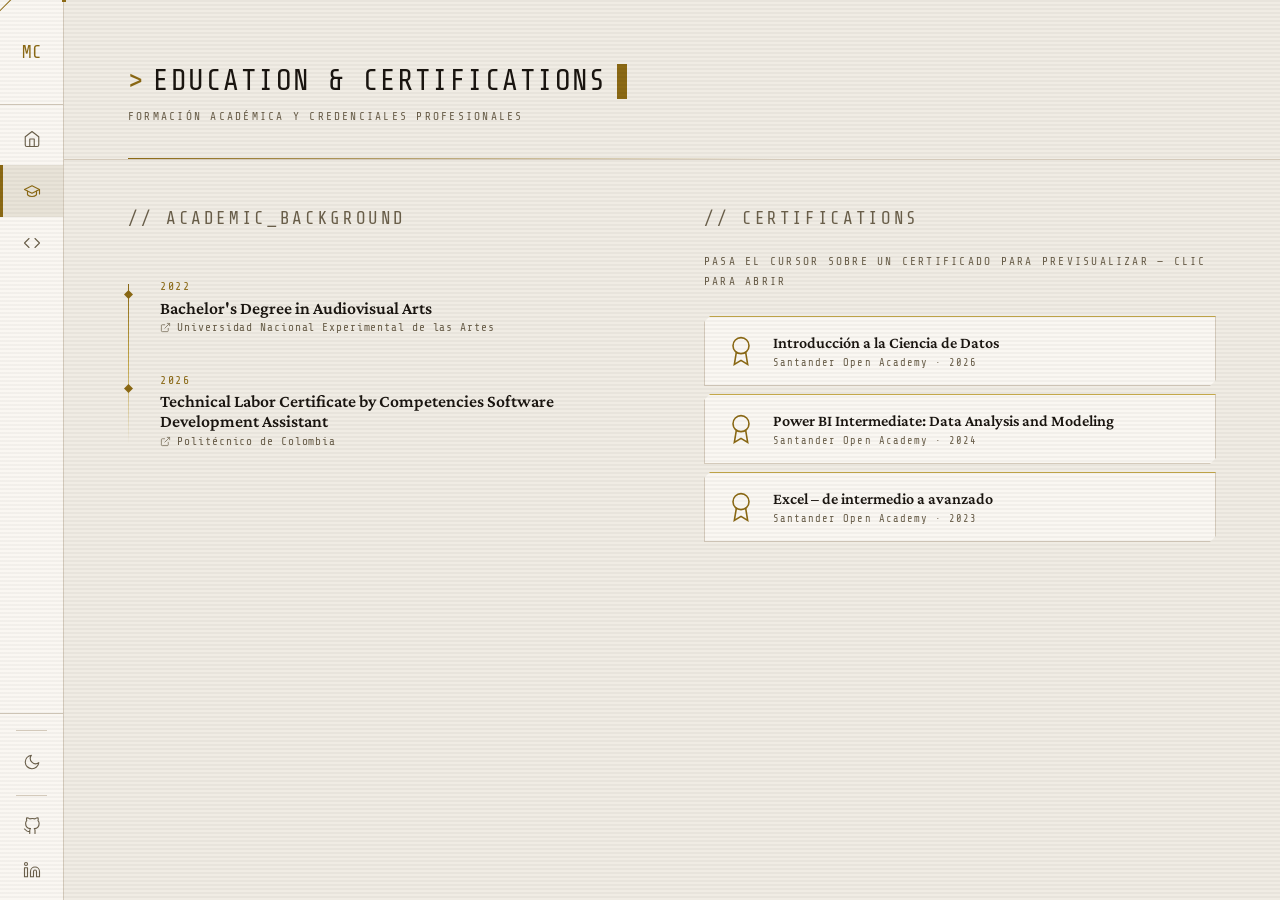
==== education.html @ 5dfc2216 "Add files via upload" ====
<!-- ════════════════ ARCHIVO: education.html ════════════════ -->
<!DOCTYPE html>
<html lang="es" data-theme="">
<head>
  <meta charset="UTF-8">
  <meta name="viewport" content="width=device-width, initial-scale=1.0">
  <title>Educación | Tu Nombre</title>
  <meta name="description" content="Formación académica y certificaciones de Tu Nombre. Educación en análisis de datos, programación y más.">

  <!-- Open Graph -->
  <meta property="og:title"       content="Educación | Tu Nombre">
  <meta property="og:description" content="Formación académica y certificaciones profesionales.">
  <meta property="og:image"       content="assets/photo.jpg">
  <meta property="og:url"         content="https://tu-usuario.github.io/education.html">
  <meta property="og:type"        content="website">

  <!-- Twitter Card -->
  <meta name="twitter:card"        content="summary_large_image">
  <meta name="twitter:title"       content="Educación | Tu Nombre">
  <meta name="twitter:description" content="Formación académica y certificaciones profesionales.">

  <link rel="icon" href="data:image/svg+xml,<svg xmlns='http://www.w3.org/2000/svg' viewBox='0 0 32 32'><rect width='32' height='32' fill='%23080808'/><text x='4' y='24' font-size='20' font-family='monospace' fill='%23c8a96e'>∴</text></svg>">
  <link rel="stylesheet" href="style.css">
</head>
<body id="page-education">

  <!-- Custom cursor (desktop) -->
  <div id="cursor" aria-hidden="true"></div>
  <div id="cursor-dot" aria-hidden="true"></div>

  <!-- Sidebar navigation -->
  <aside id="sidebar" aria-label="Navegación principal"></aside>

  <!-- Mobile bottom navigation -->
  <nav id="mobile-nav" aria-label="Navegación móvil"></nav>

  <main class="main-content" role="main">

    <!-- Page header -->
    <header class="page-header">
      <div class="terminal-label">
        <span class="prompt">&gt;</span>
        EDUCATION &amp; CERTIFICATIONS
        <span class="terminal-cursor" aria-hidden="true"></span>
      </div>
      <p class="label">Formación académica y credenciales profesionales</p>
    </header>

    <!-- Two-column layout -->
    <div class="education-layout">

      <!-- Left: Academic timeline -->
      <section aria-labelledby="academic-heading">
        <h2 id="academic-heading" style="margin-bottom: 2rem;">// ACADEMIC_BACKGROUND</h2>
        <div class="timeline" id="education-list">
          <!-- Populated by JS -->
        </div>
      </section>

      <!-- Right: Certifications -->
      <section aria-labelledby="cert-heading">
        <h2 id="cert-heading" style="margin-bottom: 1.5rem;">// CERTIFICATIONS</h2>
        <p class="label" style="margin-bottom: 1.5rem; display:block;">
          Pasa el cursor sobre un certificado para previsualizar &mdash; clic para abrir
        </p>
        <div class="cert-list" id="cert-list">
          <!-- Populated by JS -->
        </div>
      </section>

    </div>

  </main>

  <script src="data.js" defer></script>
  <script src="script.js" defer></script>
</body>
</html>
---- style.css ----
/* ════════════════ ARCHIVO: style.css ════════════════ */

@import url('https://fonts.googleapis.com/css2?family=Share+Tech+Mono&family=Crimson+Pro:ital,wght@0,300;0,400;0,600;1,300;1,400&display=swap');

/* ─── CSS CUSTOM PROPERTIES ─── */
:root {
  --bg-primary:     #080808;
  --bg-surface:     #111111;
  --bg-elevated:    #1a1a1a;
  --accent:         #c8a96e;
  --accent-dim:     #8a7040;
  --text-primary:   #e8e0d0;
  --text-secondary: #7a7060;
  --border:         #2a2520;
  --glow:           rgba(200, 169, 110, 0.15);
  --glow-strong:    rgba(200, 169, 110, 0.3);
  --sidebar-w:      64px;
  --sidebar-w-open: 220px;
  --transition:     0.35s cubic-bezier(0.4, 0, 0.2, 1);
  --font-mono:      'Share Tech Mono', monospace;
  --font-serif:     'Crimson Pro', Georgia, serif;
  --clip-corner:    polygon(10px 0%, 100% 0%, 100% calc(100% - 10px), calc(100% - 10px) 100%, 0% 100%, 0% 10px);
  --clip-corner-sm: polygon(6px 0%, 100% 0%, 100% calc(100% - 6px), calc(100% - 6px) 100%, 0% 100%, 0% 6px);
}

[data-theme="light"] {
  --bg-primary:     #f0ece4;
  --bg-surface:     #faf7f2;
  --bg-elevated:    #e8e3d8;
  --accent:         #8b6914;
  --accent-dim:     #c4a84a;
  --text-primary:   #1a1510;
  --text-secondary: #6a5f4a;
  --border:         #d4cabb;
  --glow:           rgba(139, 105, 20, 0.1);
  --glow-strong:    rgba(139, 105, 20, 0.2);
}

/* ─── RESET & BASE ─── */
*, *::before, *::after {
  box-sizing: border-box;
  margin: 0;
  padding: 0;
}

html {
  scroll-behavior: smooth;
  font-size: 16px;
}

body {
  font-family: var(--font-serif);
  background-color: var(--bg-primary);
  color: var(--text-primary);
  min-height: 100vh;
  cursor: none;
  transition: background-color 0.4s ease, color 0.4s ease;
  padding-left: var(--sidebar-w);
  overflow-x: hidden;
  position: relative;
}

/* ─── SCANLINES EFFECT ─── */
body::before {
  content: '';
  position: fixed;
  inset: 0;
  background: repeating-linear-gradient(
    0deg,
    transparent,
    transparent 2px,
    rgba(0, 0, 0, 0.03) 2px,
    rgba(0, 0, 0, 0.03) 4px
  );
  pointer-events: none;
  z-index: 9999;
  animation: scanlineMove 8s linear infinite;
}

@keyframes scanlineMove {
  from { background-position: 0 0; }
  to   { background-position: 0 100px; }
}

/* ─── CUSTOM CURSOR ─── */
#cursor {
  position: fixed;
  width: 16px;
  height: 16px;
  border: 1.5px solid var(--accent);
  transform: translate(-50%, -50%) rotate(45deg);
  pointer-events: none;
  z-index: 99999;
  transition: transform 0.1s ease, opacity 0.2s ease;
  mix-blend-mode: normal;
}

#cursor-dot {
  position: fixed;
  width: 4px;
  height: 4px;
  background: var(--accent);
  transform: translate(-50%, -50%);
  pointer-events: none;
  z-index: 99999;
  transition: transform 0.05s ease;
}

body:hover #cursor { opacity: 1; }

/* ─── TYPOGRAPHY ─── */
h1 {
  font-family: var(--font-mono);
  font-size: clamp(1.8rem, 4vw, 2.8rem);
  letter-spacing: 0.05em;
  color: var(--accent);
  font-weight: 400;
  line-height: 1.1;
}

h2 {
  font-family: var(--font-mono);
  font-size: 1.1rem;
  letter-spacing: 0.15em;
  text-transform: uppercase;
  color: var(--text-secondary);
  font-weight: 400;
}

h3 {
  font-family: var(--font-mono);
  font-size: 1rem;
  color: var(--accent);
  font-weight: 400;
  letter-spacing: 0.05em;
}

p {
  font-family: var(--font-serif);
  font-size: 1.1rem;
  line-height: 1.8;
  color: var(--text-primary);
}

a {
  color: var(--accent);
  text-decoration: none;
  transition: color var(--transition);
}

/* ─── SECTION DIVIDER ─── */
.section-divider {
  border: none;
  height: 1px;
  background: linear-gradient(90deg, transparent, var(--accent), transparent);
  margin: 2.5rem 0;
  opacity: 0.4;
}

/* ─── LABEL / BADGE ─── */
.label {
  font-family: var(--font-mono);
  font-size: 0.7rem;
  letter-spacing: 0.2em;
  text-transform: uppercase;
  color: var(--text-secondary);
}

.tag-label {
  font-family: var(--font-mono);
  font-size: 0.75rem;
  letter-spacing: 0.12em;
  text-transform: uppercase;
  color: var(--accent);
  display: inline-block;
}

/* ─── CLIP-PATH CARD ─── */
.card {
  background: var(--bg-surface);
  border: 1px solid var(--border);
  border-top: 1px solid var(--accent);
  clip-path: var(--clip-corner);
  padding: 1.5rem;
  transition: background var(--transition), box-shadow var(--transition), transform var(--transition);
}

.card:hover {
  background: var(--bg-elevated);
  box-shadow: 0 0 20px var(--glow);
}

/* ─── BUTTON ─── */
.btn {
  display: inline-flex;
  align-items: center;
  gap: 0.5rem;
  font-family: var(--font-mono);
  font-size: 0.8rem;
  letter-spacing: 0.15em;
  text-transform: uppercase;
  padding: 0.75rem 1.5rem;
  border: 1px solid var(--accent);
  color: var(--accent);
  background: transparent;
  clip-path: var(--clip-corner-sm);
  cursor: none;
  transition: background var(--transition), color var(--transition), box-shadow var(--transition);
  text-decoration: none;
  position: relative;
  overflow: hidden;
}

.btn:hover {
  background: var(--accent);
  color: var(--bg-primary);
  box-shadow: 0 0 20px var(--glow-strong);
}

.btn svg {
  width: 14px;
  height: 14px;
  flex-shrink: 0;
}

/* Ripple effect */
.btn .ripple {
  position: absolute;
  border-radius: 50%;
  background: rgba(255,255,255,0.25);
  transform: scale(0);
  animation: ripple-anim 0.6s linear;
  pointer-events: none;
}

@keyframes ripple-anim {
  to { transform: scale(4); opacity: 0; }
}

/* ─── SIDEBAR ─── */
#sidebar {
  position: fixed;
  left: 0;
  top: 0;
  height: 100vh;
  width: var(--sidebar-w);
  background: var(--bg-surface);
  border-right: 1px solid var(--border);
  display: flex;
  flex-direction: column;
  align-items: flex-start;
  z-index: 1000;
  overflow: hidden;
  transition: width var(--transition), box-shadow var(--transition);
}

#sidebar:hover {
  width: var(--sidebar-w-open);
  box-shadow: 4px 0 30px rgba(0,0,0,0.4);
}

.sidebar-logo {
  width: 100%;
  padding: 1.25rem 0;
  display: flex;
  align-items: center;
  min-height: 64px;
  border-bottom: 1px solid var(--border);
  text-decoration: none;
  overflow: hidden;
  flex-shrink: 0;
}

.sidebar-logo-icon {
  width: 64px;
  height: 64px;
  display: flex;
  align-items: center;
  justify-content: center;
  flex-shrink: 0;
  font-family: var(--font-mono);
  font-size: 1.1rem;
  color: var(--accent);
}

.sidebar-logo-text {
  font-family: var(--font-mono);
  font-size: 0.7rem;
  letter-spacing: 0.15em;
  color: var(--accent);
  white-space: nowrap;
  opacity: 0;
  transition: opacity 0.2s ease 0.1s;
  text-transform: uppercase;
}

#sidebar:hover .sidebar-logo-text {
  opacity: 1;
}

/* ─── SIDEBAR NAV ─── */
.sidebar-nav {
  flex: 1;
  width: 100%;
  padding: 0.5rem 0;
  overflow-y: auto;
  overflow-x: hidden;
}

.sidebar-nav::-webkit-scrollbar { display: none; }

.nav-item {
  display: flex;
  align-items: center;
  width: 100%;
  min-height: 52px;
  text-decoration: none;
  color: var(--text-secondary);
  position: relative;
  transition: color var(--transition), background var(--transition);
  overflow: hidden;
}

.nav-item::before {
  content: '';
  position: absolute;
  left: 0;
  top: 0;
  bottom: 0;
  width: 3px;
  background: var(--accent);
  transform: scaleY(0);
  transition: transform var(--transition);
}

.nav-item:hover,
.nav-item.active {
  color: var(--accent);
  background: var(--bg-elevated);
}

.nav-item:hover::before,
.nav-item.active::before {
  transform: scaleY(1);
}

.nav-item.active {
  color: var(--accent);
}

.nav-icon {
  width: 64px;
  height: 52px;
  display: flex;
  align-items: center;
  justify-content: center;
  flex-shrink: 0;
  transition: transform var(--transition);
}

.nav-item:hover .nav-icon {
  transform: translateX(2px);
}

.nav-icon svg {
  width: 18px;
  height: 18px;
  stroke: currentColor;
  fill: none;
  stroke-width: 1.5;
  stroke-linecap: round;
  stroke-linejoin: round;
}

.nav-label {
  font-family: var(--font-mono);
  font-size: 0.7rem;
  letter-spacing: 0.15em;
  text-transform: uppercase;
  white-space: nowrap;
  opacity: 0;
  transition: opacity 0.2s ease 0.1s;
}

#sidebar:hover .nav-label {
  opacity: 1;
}

/* ─── SIDEBAR FOOTER ─── */
.sidebar-footer {
  width: 100%;
  border-top: 1px solid var(--border);
  padding: 0.5rem 0;
  flex-shrink: 0;
}

.sidebar-separator {
  height: 1px;
  background: var(--border);
  margin: 0.5rem 1rem;
}

/* Theme toggle */
.theme-toggle {
  display: flex;
  align-items: center;
  width: 100%;
  min-height: 48px;
  background: none;
  border: none;
  color: var(--text-secondary);
  cursor: none;
  transition: color var(--transition), background var(--transition);
  overflow: hidden;
}

.theme-toggle:hover {
  color: var(--accent);
  background: var(--bg-elevated);
}

.theme-toggle .nav-icon {
  height: 48px;
}

/* Social links */
.sidebar-social {
  display: flex;
  flex-direction: column;
}

.social-link {
  display: flex;
  align-items: center;
  width: 100%;
  min-height: 44px;
  color: var(--text-secondary);
  text-decoration: none;
  transition: color var(--transition), background var(--transition);
  overflow: hidden;
}

.social-link:hover {
  color: var(--accent);
  background: var(--bg-elevated);
}

.social-link .nav-icon {
  height: 44px;
  width: 64px;
}

.social-link .nav-label {
  font-size: 0.65rem;
}

/* ─── MAIN CONTENT ─── */
.main-content {
  min-height: 100vh;
  padding: 0;
}

/* ─── PAGE HEADER ─── */
.page-header {
  padding: 4rem 4rem 2rem;
  border-bottom: 1px solid var(--border);
  position: relative;
  overflow: hidden;
}

.page-header::after {
  content: '';
  position: absolute;
  bottom: 0;
  left: 4rem;
  right: 4rem;
  height: 1px;
  background: linear-gradient(90deg, var(--accent) 0%, transparent 60%);
}

.terminal-label {
  font-family: var(--font-mono);
  font-size: clamp(1.2rem, 3vw, 1.8rem);
  color: var(--text-primary);
  letter-spacing: 0.05em;
  display: flex;
  align-items: center;
  gap: 0.5rem;
  margin-bottom: 0.5rem;
}

.terminal-label .prompt {
  color: var(--accent);
}

.terminal-cursor {
  display: inline-block;
  width: 10px;
  height: 1.2em;
  background: var(--accent);
  vertical-align: middle;
  animation: blink 1s step-end infinite;
  margin-left: 2px;
}

@keyframes blink {
  0%, 100% { opacity: 1; }
  50%       { opacity: 0; }
}

/* ═══════════════════════════════════════
   HOME PAGE
═══════════════════════════════════════ */

.home-layout {
  display: grid;
  grid-template-columns: 40% 60%;
  min-height: 100vh;
}

/* Left panel */
.home-left {
  padding: 7rem 3rem 3rem 4rem;
  border-right: 1px solid var(--border);
  display: flex;
  flex-direction: column;
  align-items: flex-start;
  gap: 1rem;
  position: sticky;
  top: 0;
  height: 100vh;
  overflow-y: auto;
  overflow-x: hidden;
}

.home-left::-webkit-scrollbar { width: 2px; }
.home-left::-webkit-scrollbar-track { background: transparent; }
.home-left::-webkit-scrollbar-thumb { background: var(--accent-dim); }

/* Profile photo */
.profile-photo-wrapper {
  position: relative;
  display: block;
  overflow: hidden;
  width: 280px;   
  height: 280px;
  flex-shrink: 0;
  clip-path: polygon(20% 0%, 80% 0%, 100% 20%, 100% 80%, 80% 100%, 20% 100%, 0% 80%, 0% 20%);
  
}

.profile-photo {
  width: 280px;
  height: 280px;
  object-fit: cover;
  object-position: center center;
  display: block;
  filter: grayscale(20%) contrast(1.05);
  transition: filter var(--transition), box-shadow var(--transition);
  border: none;
}

.profile-photo-wrapper::after {
  content: '';
  position: absolute;
  inset: 0;
  clip-path: polygon(20% 0%, 80% 0%, 100% 20%, 100% 80%, 80% 100%, 20% 100%, 0% 80%, 0% 20%);
  box-shadow: inset 0 0 0 2px var(--accent);
  pointer-events: none;
  transition: box-shadow var(--transition);
}

.profile-photo-wrapper:hover .profile-photo {
  filter: grayscale(0%) contrast(1.1);
}

.profile-photo-wrapper:hover::after {
  box-shadow: inset 0 0 0 2px var(--accent), 0 0 30px var(--glow-strong);
}

.profile-photo-placeholder {
  width: 250px;
  height: 2500px;
  background: var(--bg-elevated);
  display: flex;
  align-items: center;
  justify-content: center;
}

.profile-photo-placeholder svg {
  width: 60px;
  height: 60px;
  stroke: var(--accent-dim);
  fill: none;
  stroke-width: 1;
}

/* Name & title */
.profile-name {
  animation: flicker 5s ease-in-out infinite;
  margin-bottom: -0.25rem;
}

@keyframes flicker {
  0%, 19%, 21%, 23%, 25%, 54%, 56%, 100% { opacity: 1; }
  20%, 24%, 55% { opacity: 0.95; }
}

.profile-title {
  font-family: var(--font-mono);
  font-size: 0.72rem;
  letter-spacing: 0.1em;
  color: var(--text-secondary);
  line-height: 1.5;
  text-transform: uppercase;
  max-width: 280px;
}

/* Contact icons */
.contact-icons {
  display: flex;
  gap: 0.75rem;
  align-items: center;
  flex-wrap: wrap;
}

.contact-icon-link {
  display: flex;
  align-items: center;
  justify-content: center;
  width: 38px;
  height: 38px;
  border: 1px solid var(--border);
  color: var(--text-secondary);
  clip-path: var(--clip-corner-sm);
  transition: color var(--transition), border-color var(--transition), background var(--transition), box-shadow var(--transition);
}

.contact-icon-link:hover {
  color: var(--accent);
  border-color: var(--accent);
  background: var(--bg-elevated);
  box-shadow: 0 0 10px var(--glow);
}

.contact-icon-link svg {
  width: 16px;
  height: 16px;
  stroke: currentColor;
  fill: none;
  stroke-width: 1.5;
}

/* Email label */
.email-label {
  font-family: var(--font-mono);
  font-size: 0.7rem;
  color: var(--text-secondary);
  letter-spacing: 0.08em;
}

/* CV button */
.btn-cv {
  margin-top: 0.5rem;
}

/* Stats row */
.stats-grid {
  display: grid;
  grid-template-columns: 1fr 1fr;
  gap: 0.75rem;
  width: 100%;
  margin-top: auto;
}

.stat-card {
  background: var(--bg-elevated);
  border: 1px solid var(--border);
  border-top: 1px solid var(--accent-dim);
  clip-path: var(--clip-corner-sm);
  padding: 0.75rem 1rem;
  text-align: center;
}

.stat-value {
  font-family: var(--font-mono);
  font-size: 1.6rem;
  color: var(--accent);
  line-height: 1;
  display: block;
}

.stat-label {
  font-family: var(--font-mono);
  font-size: 0.6rem;
  letter-spacing: 0.15em;
  text-transform: uppercase;
  color: var(--text-secondary);
  display: block;
  margin-top: 0.25rem;
}

/* Right panel */
.home-right {
  padding: 7rem 4rem 4rem 3rem;
  display: flex;
  flex-direction: column;
  gap: 2rem;
}

.section-tag {
  font-family: var(--font-mono);
  font-size: 0.75rem;
  letter-spacing: 0.2em;
  color: var(--accent-dim);
  text-transform: uppercase;
  margin-bottom: 1rem;
  display: block;
}

.about-text {
  font-size: 1.15rem;
  line-height: 1.9;
  color: var(--text-primary);
}

/* ═══════════════════════════════════════
   CONTACT FORM
═══════════════════════════════════════ */

.contact-section {
  padding-top: 3rem;
  border-top: 1px solid var(--border);
}

.contact-section h2 {
  margin-bottom: 2rem;
}

.contact-form {
  display: flex;
  flex-direction: column;
  gap: 1.5rem;
  max-width: 560px;
}

.form-group {
  position: relative;
}

.form-group label {
  position: absolute;
  top: 0.75rem;
  left: 0;
  font-family: var(--font-mono);
  font-size: 0.7rem;
  letter-spacing: 0.15em;
  text-transform: uppercase;
  color: var(--text-secondary);
  transition: top 0.25s ease, font-size 0.25s ease, color 0.25s ease;
  pointer-events: none;
}

.form-group input,
.form-group textarea {
  width: 100%;
  background: transparent;
  border: none;
  border-bottom: 1px solid var(--border);
  color: var(--text-primary);
  font-family: var(--font-serif);
  font-size: 1rem;
  padding: 0.75rem 0 0.5rem;
  outline: none;
  transition: border-color var(--transition);
  caret-color: var(--accent);
}

.form-group textarea {
  resize: vertical;
  min-height: 100px;
}

.form-group input:focus,
.form-group textarea:focus {
  border-bottom-color: var(--accent);
}

.form-group input:focus + label,
.form-group input:not(:placeholder-shown) + label,
.form-group textarea:focus + label,
.form-group textarea:not(:placeholder-shown) + label {
  top: -1rem;
  font-size: 0.6rem;
  color: var(--accent);
}

/* Floating label: inputs use placeholder=" " trick */
.form-group input::placeholder,
.form-group textarea::placeholder {
  color: transparent;
}

.form-group input:focus::placeholder,
.form-group textarea:focus::placeholder {
  color: transparent;
}

.form-underline {
  position: absolute;
  bottom: 0;
  left: 0;
  width: 0;
  height: 1px;
  background: var(--accent);
  transition: width 0.3s ease;
}

.form-group input:focus ~ .form-underline,
.form-group textarea:focus ~ .form-underline {
  width: 100%;
}

.form-status {
  font-family: var(--font-mono);
  font-size: 0.8rem;
  letter-spacing: 0.15em;
  text-transform: uppercase;
  min-height: 1.5rem;
  color: var(--accent);
}

.form-status.sending {
  animation: blink 0.8s step-end infinite;
}

.form-status.error {
  color: #e05252;
}

/* ═══════════════════════════════════════
   EDUCATION PAGE
═══════════════════════════════════════ */

.education-layout {
  padding: 3rem 4rem;
  display: grid;
  grid-template-columns: 1fr 1fr;
  gap: 4rem;
  align-items: start;
}

/* Timeline */
.timeline {
  display: flex;
  flex-direction: column;
  gap: 0;
  position: relative;
}

.timeline::before {
  content: '';
  position: absolute;
  left: 0;
  top: 1.5rem;
  bottom: 1.5rem;
  width: 1px;
  background: linear-gradient(to bottom, var(--accent), var(--accent-dim), transparent);
}

.timeline-item {
  padding: 1.25rem 0 1.25rem 2rem;
  position: relative;
  cursor: none;
  transition: background var(--transition);
  border-radius: 0;
}

.timeline-item::before {
  content: '';
  position: absolute;
  left: -4px;
  top: 1.9rem;
  width: 9px;
  height: 9px;
  background: var(--accent);
  clip-path: polygon(50% 0%, 100% 50%, 50% 100%, 0% 50%);
  transition: transform var(--transition), box-shadow var(--transition);
}

.timeline-item:hover::before {
  transform: rotate(45deg) scale(1.3);
  box-shadow: 0 0 8px var(--glow-strong);
}

.timeline-item:hover {
  background: var(--bg-elevated);
}

.timeline-year {
  font-family: var(--font-mono);
  font-size: 0.72rem;
  color: var(--accent);
  letter-spacing: 0.15em;
  margin-bottom: 0.3rem;
}

.timeline-title {
  font-family: var(--font-serif);
  font-size: 1.1rem;
  color: var(--text-primary);
  font-weight: 600;
  margin-bottom: 0.2rem;
}

.timeline-institution {
  font-family: var(--font-mono);
  font-size: 0.7rem;
  color: var(--text-secondary);
  letter-spacing: 0.08em;
  display: flex;
  align-items: center;
  gap: 0.4rem;
}

.timeline-institution svg {
  width: 11px;
  height: 11px;
  stroke: currentColor;
  fill: none;
  stroke-width: 1.5;
  flex-shrink: 0;
}

/* Certifications */
.cert-list {
  display: flex;
  flex-direction: column;
  gap: 0.5rem;
}

.cert-item {
  display: flex;
  align-items: center;
  gap: 1rem;
  padding: 1rem 1.25rem;
  background: var(--bg-surface);
  border: 1px solid var(--border);
  border-top: 1px solid var(--accent-dim);
  clip-path: var(--clip-corner-sm);
  cursor: none;
  transition: background var(--transition), border-color var(--transition), box-shadow var(--transition);
  position: relative;
}

.cert-item:hover {
  background: var(--bg-elevated);
  border-top-color: var(--accent);
  box-shadow: 0 0 15px var(--glow);
}

.cert-icon {
  width: 32px;
  height: 32px;
  flex-shrink: 0;
  stroke: var(--accent);
  fill: none;
  stroke-width: 1.2;
}

.cert-info {
  flex: 1;
  min-width: 0;
}

.cert-name {
  font-family: var(--font-serif);
  font-size: 1rem;
  color: var(--text-primary);
  font-weight: 600;
  display: block;
  line-height: 1.3;
}

.cert-meta {
  font-family: var(--font-mono);
  font-size: 0.65rem;
  color: var(--text-secondary);
  letter-spacing: 0.1em;
  margin-top: 0.2rem;
  display: block;
}

/* Cert tooltip */
.cert-tooltip {
  position: fixed;
  z-index: 5000;
  width: 260px;
  pointer-events: none;
  opacity: 0;
  transform: scale(0.92) translateY(4px);
  transition: opacity 0.2s ease, transform 0.2s ease;
}

.cert-tooltip.visible {
  opacity: 1;
  transform: scale(1) translateY(0);
}

.cert-tooltip img {
  width: 100%;
  height: auto;
  display: block;
  clip-path: var(--clip-corner-sm);
  border: 1px solid var(--accent);
  box-shadow: 0 8px 30px rgba(0,0,0,0.6), 0 0 20px var(--glow);
}

/* Cert modal (mobile) */
.cert-modal-overlay {
  position: fixed;
  inset: 0;
  background: rgba(0,0,0,0.92);
  z-index: 10000;
  display: flex;
  align-items: center;
  justify-content: center;
  padding: 2rem;
  opacity: 0;
  transition: opacity 0.25s ease;
  pointer-events: none;
}

.cert-modal-overlay.open {
  opacity: 1;
  pointer-events: all;
}

.cert-modal-content {
  position: relative;
  max-width: 90vw;
  max-height: 90vh;
}

.cert-modal-content img {
  max-width: 100%;
  max-height: 80vh;
  clip-path: var(--clip-corner);
  border: 1px solid var(--accent);
}

.cert-modal-close {
  position: absolute;
  top: -2.5rem;
  right: 0;
  background: none;
  border: 1px solid var(--accent);
  color: var(--accent);
  font-family: var(--font-mono);
  font-size: 0.7rem;
  letter-spacing: 0.1em;
  padding: 0.3rem 0.75rem;
  cursor: none;
  clip-path: var(--clip-corner-sm);
  transition: background var(--transition), color var(--transition);
}

.cert-modal-close:hover {
  background: var(--accent);
  color: var(--bg-primary);
}

/* ═══════════════════════════════════════
   PROJECTS PAGE
═══════════════════════════════════════ */

.projects-content {
  padding: 3rem 4rem;
}
.project-screenshot {
  width: 100%;
  height: 140px;
  overflow: hidden;
  clip-path: var(--clip-corner-sm);
  border: 1px solid var(--border);
  margin-bottom: 0.25rem;
}

.project-screenshot img {
  width: 100%;
  height: 100%;
  object-fit: cover;
  object-position: top center;
  display: block;
  filter: grayscale(20%) contrast(1.05);
  transition: filter var(--transition), transform var(--transition);
}

.project-card:hover .project-screenshot img {
  filter: grayscale(0%) contrast(1.1);
  transform: scale(1.03);
}
/* Skeleton loader */
.projects-grid {
  display: grid;
  grid-template-columns: repeat(3, 1fr);
  gap: 1.25rem;
}

.skeleton-card {
  background: var(--bg-surface);
  border: 1px solid var(--border);
  clip-path: var(--clip-corner);
  padding: 1.5rem;
  height: 180px;
  overflow: hidden;
  position: relative;
}

.skeleton-card::after {
  content: '';
  position: absolute;
  inset: 0;
  background: linear-gradient(90deg, transparent 0%, var(--bg-elevated) 50%, transparent 100%);
  animation: shimmer 1.5s infinite;
}

@keyframes shimmer {
  from { transform: translateX(-100%); }
  to   { transform: translateX(100%); }
}

/* Project cards */
.project-card {
  background: var(--bg-surface);
  border: 1px solid var(--border);
  border-top: 1px solid var(--accent);
  clip-path: var(--clip-corner);
  padding: 1.25rem;
  display: flex;
  flex-direction: column;
  gap: 0.75rem;
  position: relative;
  transition: background var(--transition), box-shadow var(--transition);
}

.project-card.featured {
  border-top-color: var(--accent);
  box-shadow: 0 0 10px var(--glow);
}

.project-card:hover {
  background: var(--bg-elevated);
  box-shadow: 0 4px 25px var(--glow);
}

.featured-badge {
  position: absolute;
  top: 0;
  right: 0;
  font-family: var(--font-mono);
  font-size: 0.55rem;
  letter-spacing: 0.15em;
  text-transform: uppercase;
  color: var(--bg-primary);
  background: var(--accent);
  padding: 0.15rem 0.5rem;
  clip-path: polygon(0 0, 100% 0, 100% 100%, 6px 100%);
}

.project-repo-name {
  font-family: var(--font-mono);
  font-size: 0.9rem;
  color: var(--accent);
  letter-spacing: 0.05em;
  cursor: none;
  display: inline-flex;
  align-items: center;
  gap: 0.4rem;
  transition: color var(--transition);
  background: none;
  border: none;
  padding: 0;
  text-align: left;
}

.project-repo-name:hover {
  color: var(--text-primary);
}

.project-repo-name svg {
  width: 12px;
  height: 12px;
  stroke: currentColor;
  fill: none;
  stroke-width: 2;
  transition: transform var(--transition);
}

.project-repo-name:hover svg {
  transform: rotate(90deg);
}

.project-description {
  font-family: var(--font-serif);
  font-size: 0.9rem;
  line-height: 1.5;
  color: var(--text-secondary);
  flex: 1;
  display: -webkit-box;
  -webkit-line-clamp: 3;
  -webkit-box-orient: vertical;
  overflow: hidden;
}

.project-card-footer {
  display: flex;
  align-items: center;
  gap: 1rem;
  margin-top: auto;
}

.lang-badge {
  display: inline-flex;
  align-items: center;
  gap: 0.35rem;
  font-family: var(--font-mono);
  font-size: 0.65rem;
  letter-spacing: 0.1em;
  color: var(--text-secondary);
}

.lang-dot {
  width: 8px;
  height: 8px;
  border-radius: 50%;
  flex-shrink: 0;
}

.project-stats {
  display: flex;
  gap: 0.75rem;
  margin-left: auto;
}

.project-stat {
  font-family: var(--font-mono);
  font-size: 0.65rem;
  color: var(--text-secondary);
  display: flex;
  align-items: center;
  gap: 0.2rem;
}

/* Project dropdown */
.project-dropdown {
  position: absolute;
  bottom: calc(100% + 4px);
  left: 0;
  right: 0;
  background: var(--bg-surface);
  border: 1px solid var(--accent);
  clip-path: var(--clip-corner-sm);
  z-index: 100;
  overflow: hidden;
  opacity: 0;
  transform: translateY(4px);
  pointer-events: none;
  transition: opacity 0.2s ease, transform 0.2s ease;
  box-shadow: 0 4px 20px var(--glow);
}

.project-dropdown.open {
  opacity: 1;
  transform: translateY(0);
  pointer-events: all;
}

.dropdown-link {
  display: flex;
  align-items: center;
  gap: 0.75rem;
  padding: 0.7rem 1rem;
  font-family: var(--font-mono);
  font-size: 0.7rem;
  letter-spacing: 0.1em;
  text-transform: uppercase;
  color: var(--text-secondary);
  text-decoration: none;
  transition: background var(--transition), color var(--transition);
  border-bottom: 1px solid var(--border);
}

.dropdown-link:last-child {
  border-bottom: none;
}

.dropdown-link:hover {
  background: var(--bg-elevated);
  color: var(--accent);
}

.dropdown-link svg {
  width: 12px;
  height: 12px;
  stroke: currentColor;
  fill: none;
  stroke-width: 2;
  flex-shrink: 0;
}

/* Error state */
.error-state {
  text-align: center;
  padding: 4rem 2rem;
  display: none;
  flex-direction: column;
  align-items: center;
  gap: 1.5rem;
}

.error-state.visible {
  display: flex;
}

.error-text {
  font-family: var(--font-mono);
  font-size: 0.9rem;
  color: #e05252;
  letter-spacing: 0.1em;
}

/* ═══════════════════════════════════════
   MOBILE BOTTOM NAV
═══════════════════════════════════════ */

#mobile-nav {
  display: none;
  position: fixed;
  bottom: 0;
  left: 0;
  right: 0;
  height: 64px;
  background: var(--bg-surface);
  border-top: 1px solid var(--border);
  z-index: 1000;
  justify-content: space-around;
  align-items: center;
}

.mobile-nav-item {
  display: flex;
  flex-direction: column;
  align-items: center;
  gap: 0.2rem;
  text-decoration: none;
  color: var(--text-secondary);
  padding: 0.5rem;
  transition: color var(--transition);
  flex: 1;
  justify-content: center;
}

.mobile-nav-item.active {
  color: var(--accent);
}

.mobile-nav-item svg {
  width: 20px;
  height: 20px;
  stroke: currentColor;
  fill: none;
  stroke-width: 1.5;
}

.mobile-nav-item span {
  font-family: var(--font-mono);
  font-size: 0.55rem;
  letter-spacing: 0.1em;
  text-transform: uppercase;
}

/* ═══════════════════════════════════════
   RESPONSIVE
═══════════════════════════════════════ */

@media (max-width: 1024px) {
  .projects-grid {
    grid-template-columns: repeat(2, 1fr);
  }
}

@media (max-width: 768px) {
  body {
    padding-left: 0;
    padding-bottom: 64px;
    cursor: auto;
  }

  #sidebar { display: none; }
  #mobile-nav { display: flex; }
  #cursor, #cursor-dot { display: none; }

  .home-layout {
    grid-template-columns: 1fr;
  }

  .home-left {
    position: static;
    height: auto;
    padding: 2.5rem 1.5rem;
    border-right: none;
    border-bottom: 1px solid var(--border);
    align-items: center;
    text-align: center;
  }

  .profile-title {
    max-width: 100%;
  }

  .contact-icons {
    justify-content: center;
  }

  .stats-grid {
    margin-top: 1rem;
  }

  .home-right {
    padding: 2.5rem 1.5rem;
  }

  .education-layout {
    grid-template-columns: 1fr;
    padding: 2rem 1.5rem;
    gap: 2.5rem;
  }

  .projects-grid {
    grid-template-columns: 1fr;
  }

  .projects-content {
    padding: 2rem 1.5rem;
  }

  .page-header {
    padding: 2.5rem 1.5rem 1.5rem;
  }

  .timeline::before {
    left: 0;
  }

  .contact-form {
    max-width: 100%;
  }
}

@media (max-width: 480px) {
  h1 {
    font-size: 1.5rem;
  }

  .terminal-label {
    font-size: 1.1rem;
  }
}

/* ─── UTILITY ─── */
.visually-hidden {
  position: absolute;
  width: 1px;
  height: 1px;
  overflow: hidden;
  clip: rect(0,0,0,0);
}

.fade-in {
  animation: fadeInUp 0.5s ease both;
}

@keyframes fadeInUp {
  from { opacity: 0; transform: translateY(12px); }
  to   { opacity: 1; transform: translateY(0); }
}

[data-delay="1"] { animation-delay: 0.1s; }
[data-delay="2"] { animation-delay: 0.2s; }
[data-delay="3"] { animation-delay: 0.3s; }
[data-delay="4"] { animation-delay: 0.4s; }
[data-delay="5"] { animation-delay: 0.5s; }
[data-delay="6"] { animation-delay: 0.6s; }
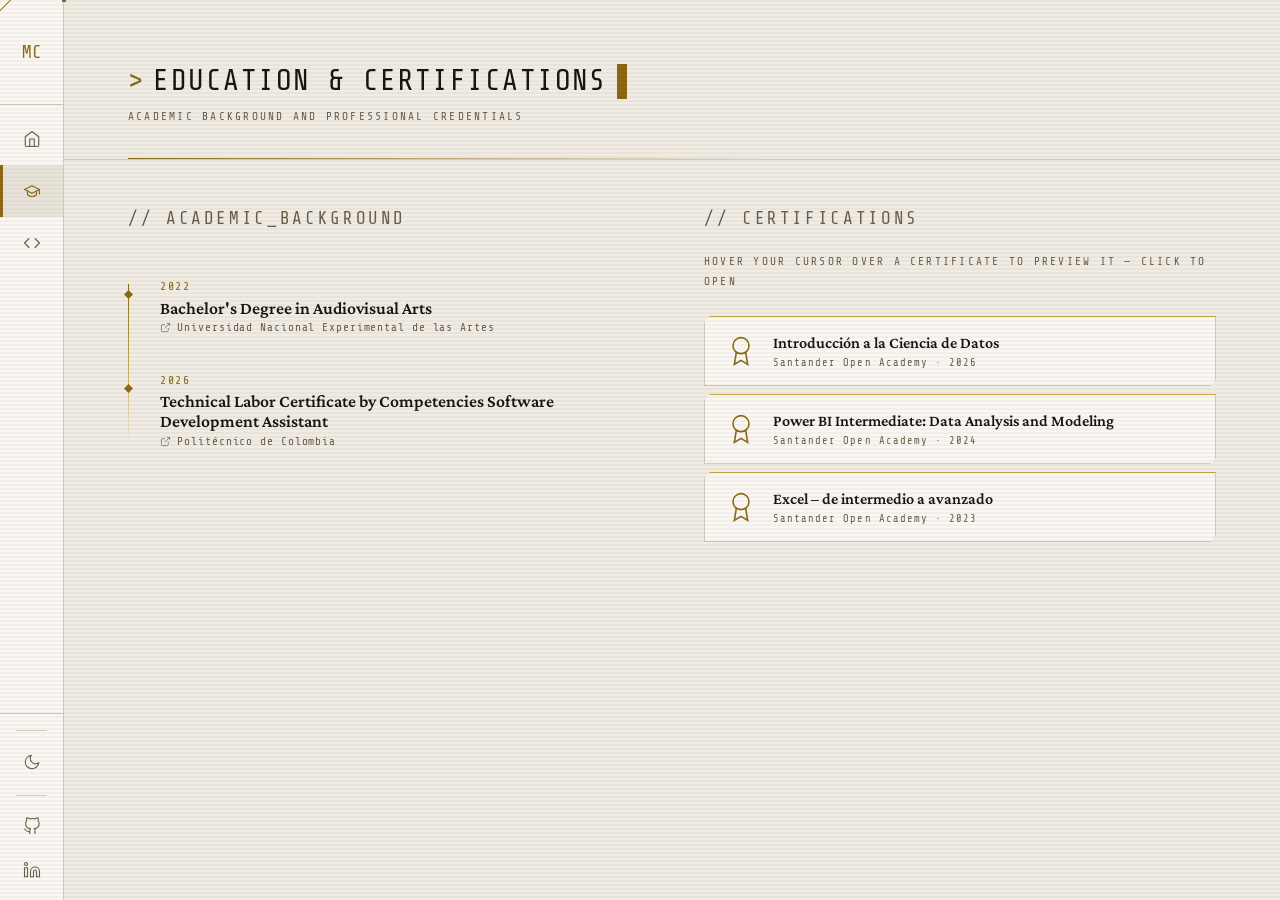
==== commit 601e87f5: "Update education.html" ====
--- a/education.html
+++ b/education.html
@@ -4,11 +4,11 @@
 <head>
   <meta charset="UTF-8">
   <meta name="viewport" content="width=device-width, initial-scale=1.0">
-  <title>Educación | Tu Nombre</title>
+  <title>Education | Moises Coronel</title>
   <meta name="description" content="Formación académica y certificaciones de Tu Nombre. Educación en análisis de datos, programación y más.">
 
   <!-- Open Graph -->
-  <meta property="og:title"       content="Educación | Tu Nombre">
+  <meta property="og:title"       content="Education | Moises Coronel">
   <meta property="og:description" content="Formación académica y certificaciones profesionales.">
   <meta property="og:image"       content="assets/photo.jpg">
   <meta property="og:url"         content="https://tu-usuario.github.io/education.html">
@@ -43,7 +43,7 @@
         EDUCATION &amp; CERTIFICATIONS
         <span class="terminal-cursor" aria-hidden="true"></span>
       </div>
-      <p class="label">Formación académica y credenciales profesionales</p>
+      <p class="label">Academic background and professional credentials</p>
     </header>
 
     <!-- Two-column layout -->
@@ -61,7 +61,7 @@
       <section aria-labelledby="cert-heading">
         <h2 id="cert-heading" style="margin-bottom: 1.5rem;">// CERTIFICATIONS</h2>
         <p class="label" style="margin-bottom: 1.5rem; display:block;">
-          Pasa el cursor sobre un certificado para previsualizar &mdash; clic para abrir
+          Hover your cursor over a certificate to preview it &mdash; click to open
         </p>
         <div class="cert-list" id="cert-list">
           <!-- Populated by JS -->
